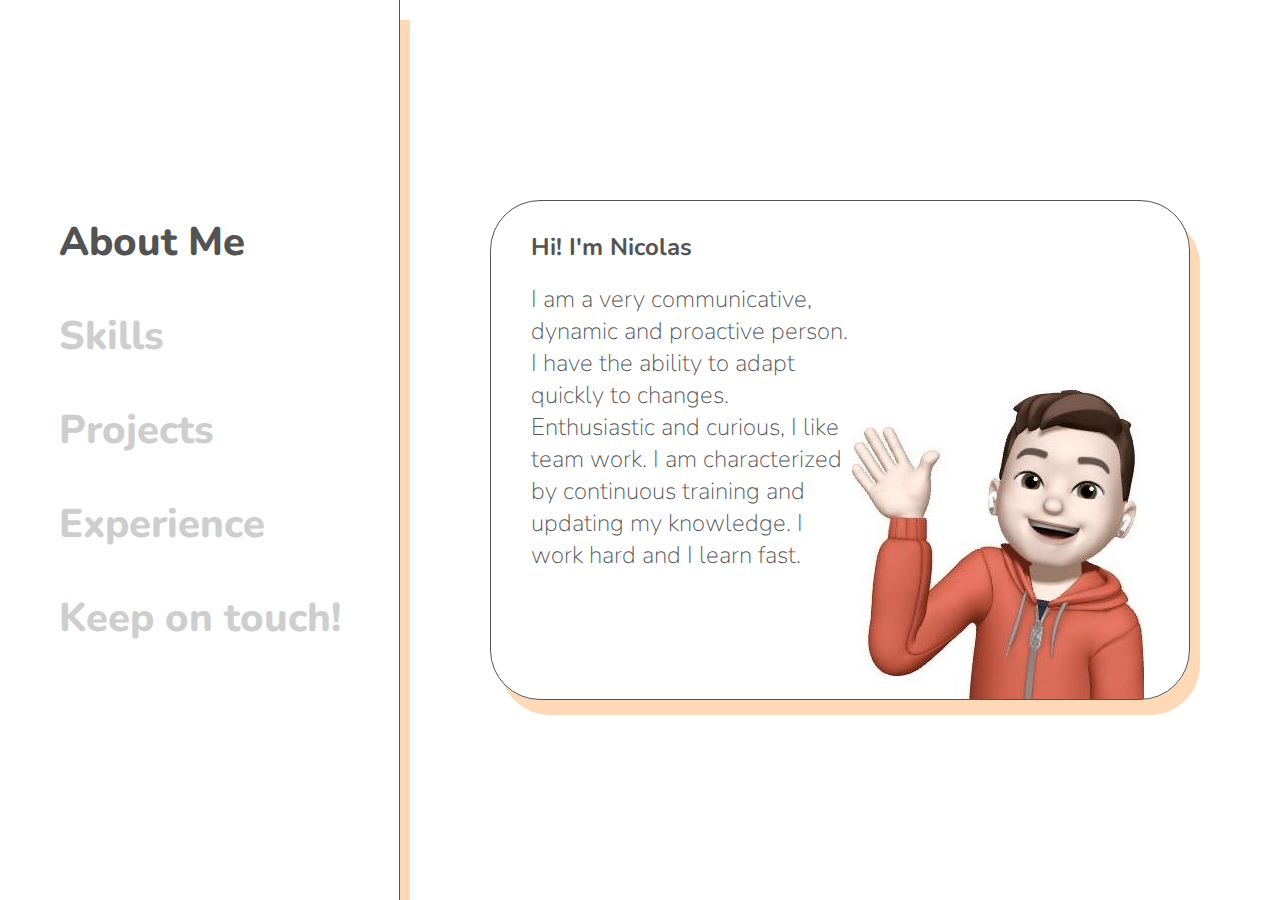
==== index.html @ 03edd6d6 "first commit" ====
<!DOCTYPE html>
<html lang="en">
<head>
    <meta charset="UTF-8">
    <meta http-equiv="X-UA-Compatible" content="IE=edge">
    <meta name="viewport" content="width=device-width, initial-scale=1.0">
    <link rel="stylesheet" href="./style.css">
    <title>Hi! I'm Nico</title>
</head>
<body>
    <aside id="nav-link">
        <ul>
            <li><a id="aboutMe" class="selected" href="#">About Me</a></li>
            <li><a id="skills" href="#">Skills</a></li>
            <li><a id="projects" href="#">Projects</a></li>
            <li><a id="experience" href="#">Experience</a></li>
            <li><a id="contact" href="#">Keep on touch!</a></li>
        </ul>
    </aside>
    <section id="render-container">
        <div id="aboutme-info" class="container">
            <div id="info">
                <h2>Hi! I'm Nicolas</h2>
                <p>I am a very communicative, dynamic and proactive person. I have the ability to adapt quickly to changes. Enthusiastic  and curious, I like team work. I am characterized by continuous training and updating my knowledge. I work hard and I learn fast.</p>
            </div>
            <img src="./src/hi.jpeg">
        </div>
        <div id="skills-info" class="container displayoff">
            <div id="info">
                <h2>Code</h2>
                <div id="code" class="icons">
                </div>
                <h2>Design</h2>
                <div id="design" class="icons">
                    
                </div>
            </div>
            <img src="./src/computer.jpeg">
        </div>
    </section>
    <script src="./script/index.js"></script>
</body>
</html>
---- style.css ----
@import url('https://fonts.googleapis.com/css2?family=Nunito:wght@300;800&display=swap');

/*

COLOR PALLETE:

0081A7
00AFB9
FDFCDC
FED9B7
F07167

FONTS:

CFCECF
545354


*/

* {
    margin: 0;
    padding: 0;
    box-sizing: border-box;
    font-family: 'Nunito', sans-serif;
}

body {
    display: flex;
    width: 100vw;
    height: 100vh;
}

#nav-link {
    display: inherit;
    align-items: center;
    justify-content: center;
    min-width: 400px;
    border-right: 1px solid #545354;
    box-shadow: 10px 20px #FED9B7;
}

ul li{
    list-style: none;
    font-size: 2.5em;
    font-weight: 800;
    margin-bottom: 1em;
}

a{
    text-decoration: none;
    color: #CFCECF;
}

a:hover, .selected{
    color: #545354;
}

.displayoff{
    display: none;
}

#render-container{
    width: 100%;
    display: inherit;
    justify-content: center;
    align-items: center;
}

.container{
    display: flex;
    justify-content: flex-start;
    align-items: center;
    width: 700px;
    height: 500px;
    border: 1px solid #545354;
    border-radius: 50px;
    box-shadow: 10px 15px #FED9B7;
}

.container img{
    width: 300px;
    height: auto;
    margin-top: 189px;
    margin-right: 45px;

    animation-duration: 1s;
    animation-name: slideinup;
    font-size: 1.5em;
    font-weight: 200;
  }
  
  @keyframes slideinup {
    from {
      opacity: 0%;
    }
  
    to {
      opacity: 100%;
    }
}

#skills-info img{
    width: 180px;
    margin-top: 275px;
}

#info{
    width: 70%;
    height: 80%;
    margin-left: 40px;
    color: #545354;
    margin-bottom: 40px;
}

#info p {
    margin-top: 20px;
    animation-duration: 1s;
    animation-name: slidein;
    font-size: 1.5em;
    font-weight: 200;
}
  
 @keyframes slidein {
    from {
        margin-left: 100%;
        width: 100%
    }
  
    to {
        margin-left: 0%;
        width: 100%;
    }
}

.displayoff{
    display: none !important;
}
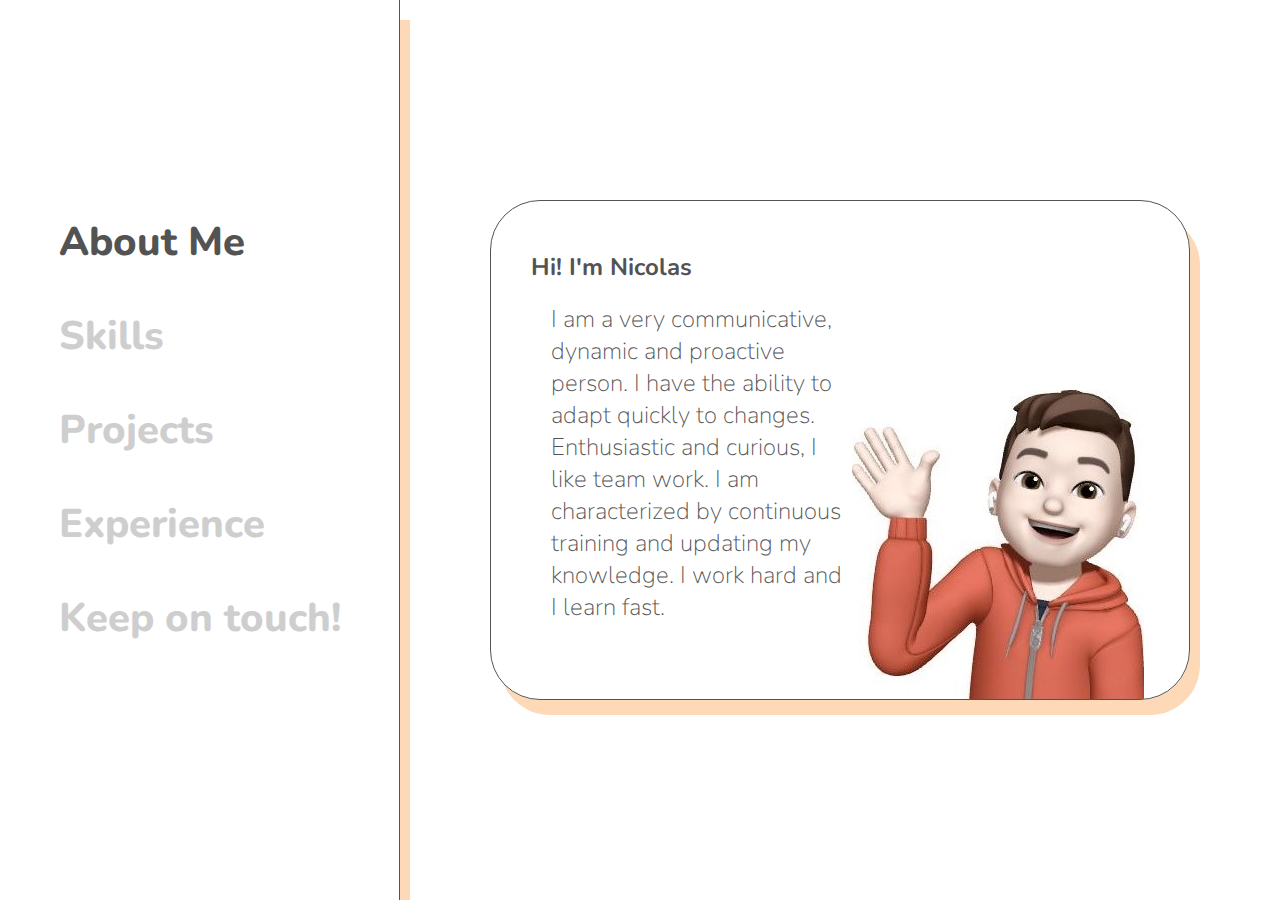
==== commit 4035c822: "update skills" ====
--- a/index.html
+++ b/index.html
@@ -27,15 +27,19 @@
         </div>
         <div id="skills-info" class="container displayoff">
             <div id="info">
-                <h2>Code</h2>
-                <div id="code" class="icons">
-                </div>
-                <h2>Design</h2>
-                <div id="design" class="icons">
-                    
-                </div>
+                <h2>To Code</h2>
+                <div id="code"></div>
+                <h2>To Design</h2>
+                <div id="design"></div>
             </div>
             <img src="./src/computer.jpeg">
+        </div>
+        <div id="projects-info" class="container displayoff">
+            <div id="info">
+                <h2>Projects</h2>
+                <div id="project"></div>
+            </div>
+            <img src="./src/done.jpeg">
         </div>
     </section>
     <script src="./script/index.js"></script>
--- a/style.css
+++ b/style.css
@@ -84,25 +84,65 @@
     margin-top: 189px;
     margin-right: 45px;
 
-    animation-duration: 1s;
-    animation-name: slideinup;
+    animation: 0.5s characterOpacity;
     font-size: 1.5em;
     font-weight: 200;
   }
   
-  @keyframes slideinup {
+@keyframes characterOpacity {
     from {
-      opacity: 0%;
+        opacity: 0%;
     }
   
     to {
-      opacity: 100%;
+        opacity: 100%;
     }
 }
 
 #skills-info img{
     width: 180px;
     margin-top: 275px;
+}
+
+#projects-info img{
+    width: 180px;
+    margin-top: 275px;
+}
+
+#skills-info img{
+    width: 180px;
+    margin-top: 275px;
+}
+
+#skills-info img{
+    width: 180px;
+    margin-top: 275px;
+}
+
+#code,
+#design{
+    height: 172px;
+}
+
+#code img,
+#design img{
+    width: 60px;
+    height: 60px;
+    margin: 10px;
+    animation: 0.5s iconOpacity;
+}
+
+@keyframes iconOpacity {
+    from{
+        padding-left: 100%;
+    }
+    to{
+        padding-left: 0%;
+    }
+}
+
+#info h2{
+    margin: 20px 0;
 }
 
 #info{
@@ -115,6 +155,7 @@
 
 #info p {
     margin-top: 20px;
+    margin-left: 20px;
     animation-duration: 1s;
     animation-name: slidein;
     font-size: 1.5em;
@@ -124,12 +165,12 @@
  @keyframes slidein {
     from {
         margin-left: 100%;
-        width: 100%
+        width: 92%
     }
   
     to {
-        margin-left: 0%;
-        width: 100%;
+        margin-left: 20px;
+        width: 92%;
     }
 }
 
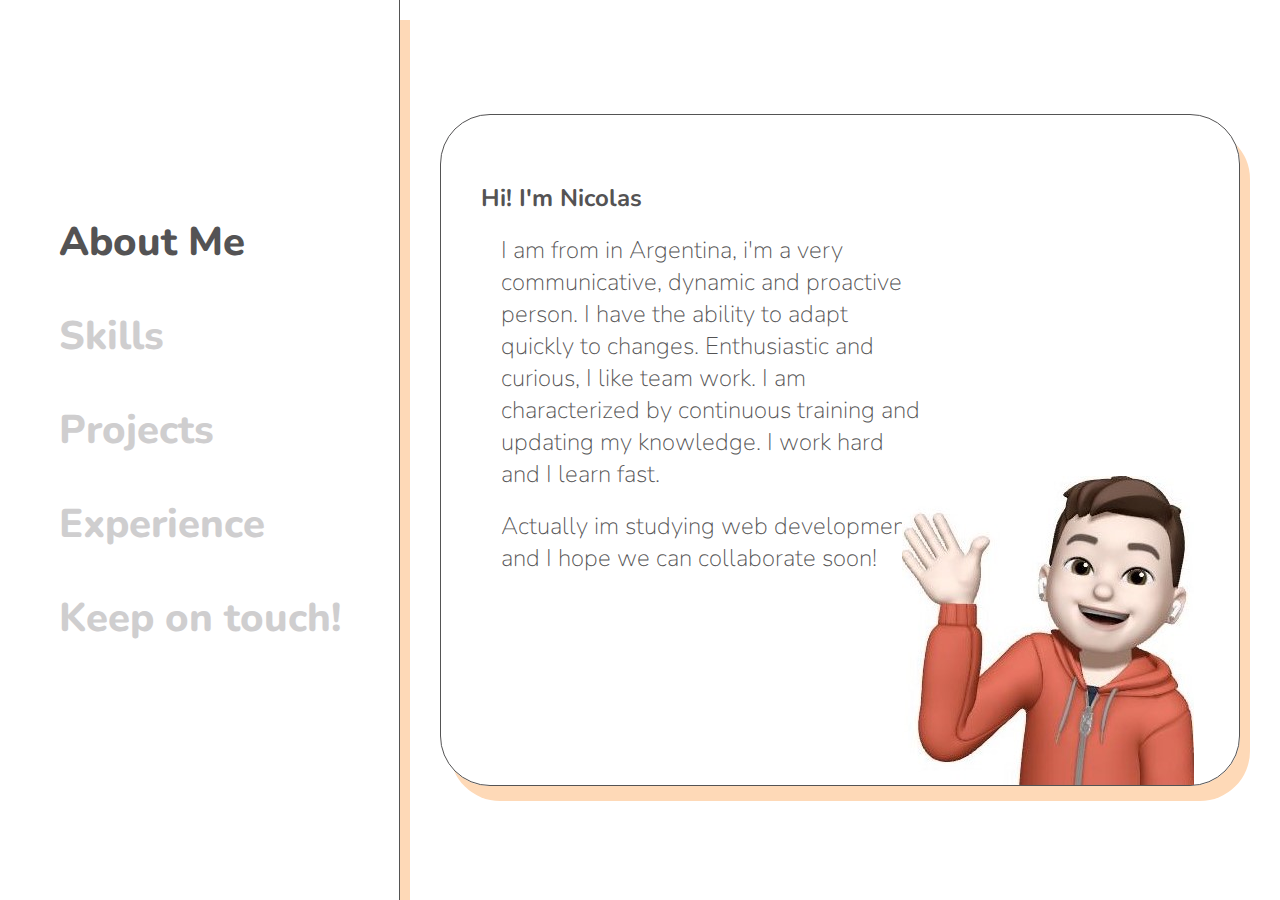
==== commit a3ebad71: "first version" ====
--- a/index.html
+++ b/index.html
@@ -21,7 +21,8 @@
         <div id="aboutme-info" class="container">
             <div id="info">
                 <h2>Hi! I'm Nicolas</h2>
-                <p>I am a very communicative, dynamic and proactive person. I have the ability to adapt quickly to changes. Enthusiastic  and curious, I like team work. I am characterized by continuous training and updating my knowledge. I work hard and I learn fast.</p>
+                <p>I am from in Argentina, i'm a very communicative, dynamic and proactive person. I have the ability to adapt quickly to changes. Enthusiastic  and curious, I like team work. I am characterized by continuous training and updating my knowledge. I work hard and I learn fast.</p>
+                <p>Actually im studying web development and I hope we can collaborate soon!</p>
             </div>
             <img src="./src/hi.jpeg">
         </div>
@@ -39,7 +40,33 @@
                 <h2>Projects</h2>
                 <div id="project"></div>
             </div>
-            <img src="./src/done.jpeg">
+            <img src="./src/wink.jpeg">
+        </div>
+        <div id="experience-info" class="container experience displayoff">
+            <div id="info">
+                <h2>Academics</h2>
+                <div id="academics"></div>
+            </div>
+            <img src="./src/so2.jpeg">
+        </div>
+        <div id="contact-info" class="container displayoff">
+            <div id="info">
+                <h2>Chat with me!</h2>
+                <div id="contact">
+                    <form id="contact-form" action="send.php" method="post">
+                        <label for="name">Name:</label><br>
+                        <input type="text" id="name" name="name" placeholder="Your name here!.."><br>
+                        <label for="email">Email:</label><br>
+                        <input type="email" id="email" name="email" placeholder="Your email here!.."><br>
+                        <label for="number">Phone:</label><br>
+                        <input type="number" id="number" name="number" placeholder="Your phone here!.."><br>
+                        <label for="message">Message:</label><br>
+                        <textarea id="message" name="message" placeholder="Send me a message.."></textarea><br>
+                        <button type="submit">Send</button>
+                    </form>
+                </div>
+            </div>
+            <img src="./src/callMe.jpeg">
         </div>
     </section>
     <script src="./script/index.js"></script>
--- a/style.css
+++ b/style.css
@@ -71,8 +71,8 @@
     display: flex;
     justify-content: flex-start;
     align-items: center;
-    width: 700px;
-    height: 500px;
+    width: 800px;
+    height: 672px;
     border: 1px solid #545354;
     border-radius: 50px;
     box-shadow: 10px 15px #FED9B7;
@@ -81,7 +81,7 @@
 .container img{
     width: 300px;
     height: auto;
-    margin-top: 189px;
+    margin-top: 360px;
     margin-right: 45px;
 
     animation: 0.5s characterOpacity;
@@ -101,22 +101,22 @@
 
 #skills-info img{
     width: 180px;
-    margin-top: 275px;
+    margin-top: 446px;
 }
 
 #projects-info img{
-    width: 180px;
-    margin-top: 275px;
-}
-
-#skills-info img{
-    width: 180px;
-    margin-top: 275px;
-}
-
-#skills-info img{
-    width: 180px;
-    margin-top: 275px;
+    width: 130px;
+    margin-top: 446px;
+}
+
+#experience-info img{
+    width: 280px;
+    margin-top: 399px;
+}
+
+#contact-info img{
+    width: 240px;
+    margin-top: 432px;
 }
 
 #code,
@@ -141,6 +141,23 @@
     }
 }
 
+#project img{
+    width: 320px;
+    height: 200px;
+    margin: 20px;
+    animation: 0.5s projectOpacity;
+}
+
+@keyframes projectOpacity {
+    from {
+        margin-left: 40%;
+    }
+  
+    to {
+        margin-left: 20px;
+    }
+}
+
 #info h2{
     margin: 20px 0;
 }
@@ -153,25 +170,62 @@
     margin-bottom: 40px;
 }
 
-#info p {
+#info p{
+    width: 100%;
     margin-top: 20px;
     margin-left: 20px;
-    animation-duration: 1s;
-    animation-name: slidein;
+    animation: 0.5s slidein;
     font-size: 1.5em;
     font-weight: 200;
+}
+
+#academics p{
+    font-size: 1em;
 }
   
  @keyframes slidein {
     from {
         margin-left: 100%;
-        width: 92%
     }
   
     to {
         margin-left: 20px;
-        width: 92%;
-    }
+    }
+}
+
+#contact-form{
+    display: flex;
+    flex-direction: column;
+    justify-content: flex-start;
+    align-items: flex-start;
+}
+
+#contact-form label,
+#contact-form input,
+#contact-form textarea,
+#contact-form button{
+    width: 20%;
+    margin-left: 20px;
+    animation: 0.5s slidein;
+    font-size: 1em;
+    font-weight: 200;
+}
+
+#contact-form input{
+    width: 80%;
+    padding-left: 20px;
+    border: 1px #545354 solid;
+    border-radius: 20px;
+}
+
+#contact-form textarea{
+    width: 80%;
+    height: 150px;
+    resize: none;
+}
+
+#contact-form button{
+    align-self: center;
 }
 
 .displayoff{
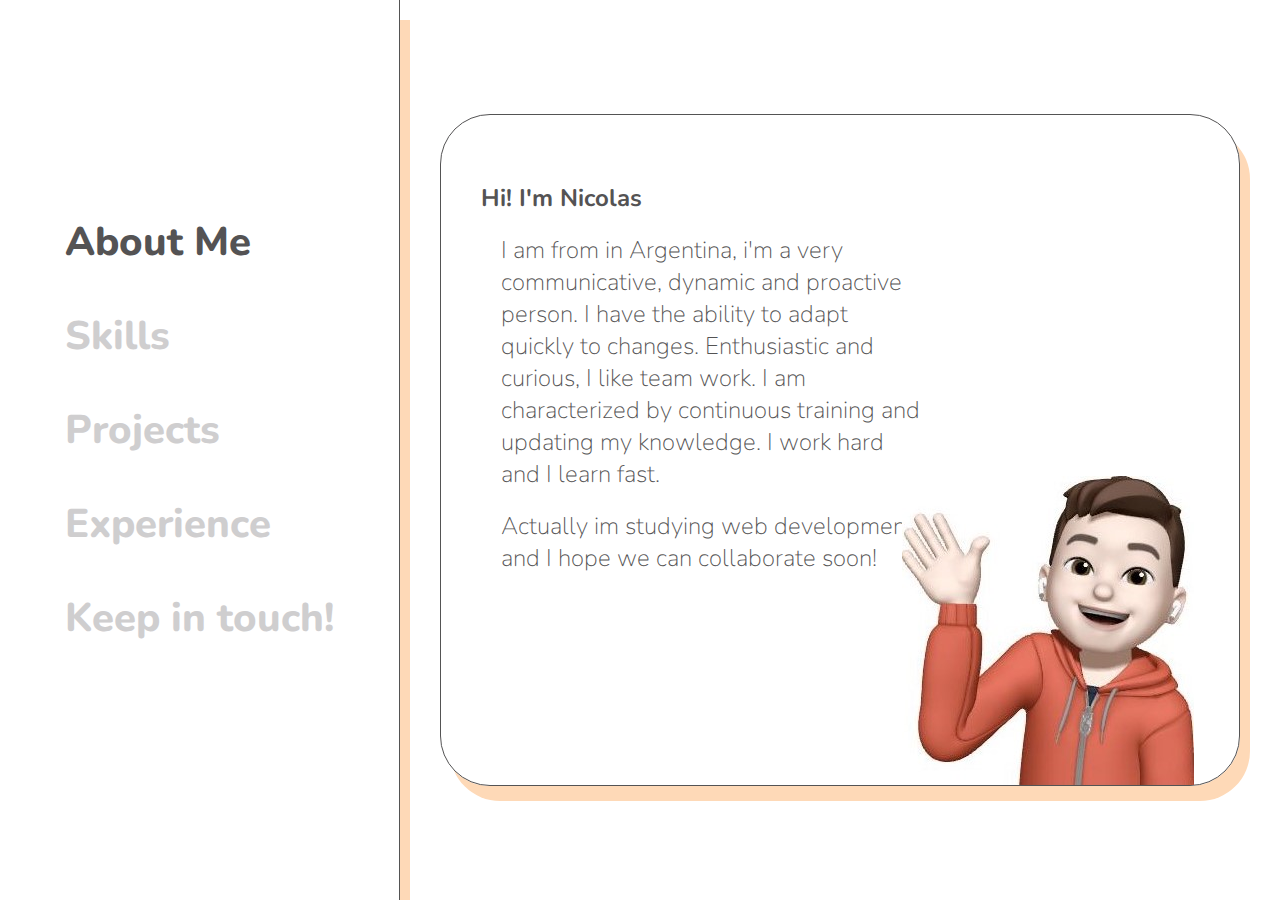
==== commit dc6ff529: "first version" ====
--- a/index.html
+++ b/index.html
@@ -14,7 +14,7 @@
             <li><a id="skills" href="#">Skills</a></li>
             <li><a id="projects" href="#">Projects</a></li>
             <li><a id="experience" href="#">Experience</a></li>
-            <li><a id="contact" href="#">Keep on touch!</a></li>
+            <li><a id="contact" href="#">Keep in touch!</a></li>
         </ul>
     </aside>
     <section id="render-container">
--- a/style.css
+++ b/style.css
@@ -81,7 +81,7 @@
 .container img{
     width: 300px;
     height: auto;
-    margin-top: 360px;
+    margin-top: 361px;
     margin-right: 45px;
 
     animation: 0.5s characterOpacity;
@@ -116,7 +116,7 @@
 
 #contact-info img{
     width: 240px;
-    margin-top: 432px;
+    margin-top: 433px;
 }
 
 #code,
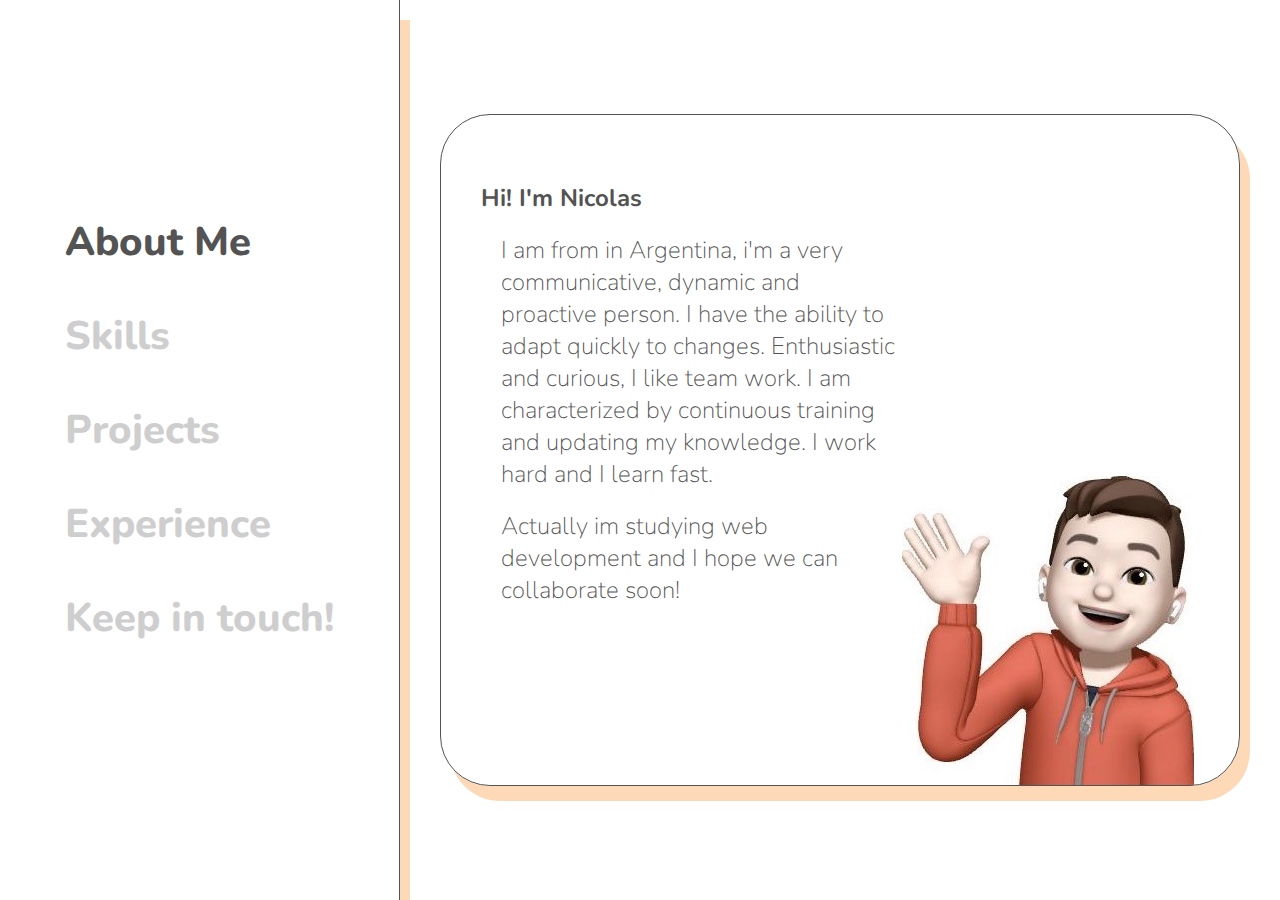
==== commit 91997229: "first version" ====
--- a/index.html
+++ b/index.html
@@ -62,7 +62,7 @@
                         <input type="number" id="number" name="number" placeholder="Your phone here!.."><br>
                         <label for="message">Message:</label><br>
                         <textarea id="message" name="message" placeholder="Send me a message.."></textarea><br>
-                        <button type="submit">Send</button>
+                        <button id="submit" type="submit"></button>
                     </form>
                 </div>
             </div>
--- a/style.css
+++ b/style.css
@@ -171,7 +171,7 @@
 }
 
 #info p{
-    width: 100%;
+    width: 95%;
     margin-top: 20px;
     margin-left: 20px;
     animation: 0.5s slidein;
@@ -193,10 +193,14 @@
     }
 }
 
+#contact {
+    height: 90% !important;
+}
+
 #contact-form{
     display: flex;
+    height: 100%;
     flex-direction: column;
-    justify-content: flex-start;
     align-items: flex-start;
 }
 
@@ -213,7 +217,7 @@
 
 #contact-form input{
     width: 80%;
-    padding-left: 20px;
+    padding: 5px 20px;
     border: 1px #545354 solid;
     border-radius: 20px;
 }
@@ -222,9 +226,12 @@
     width: 80%;
     height: 150px;
     resize: none;
+    padding: 5px 20px;
 }
 
 #contact-form button{
+    width: 50px;
+    height: 100px;
     align-self: center;
 }
 
